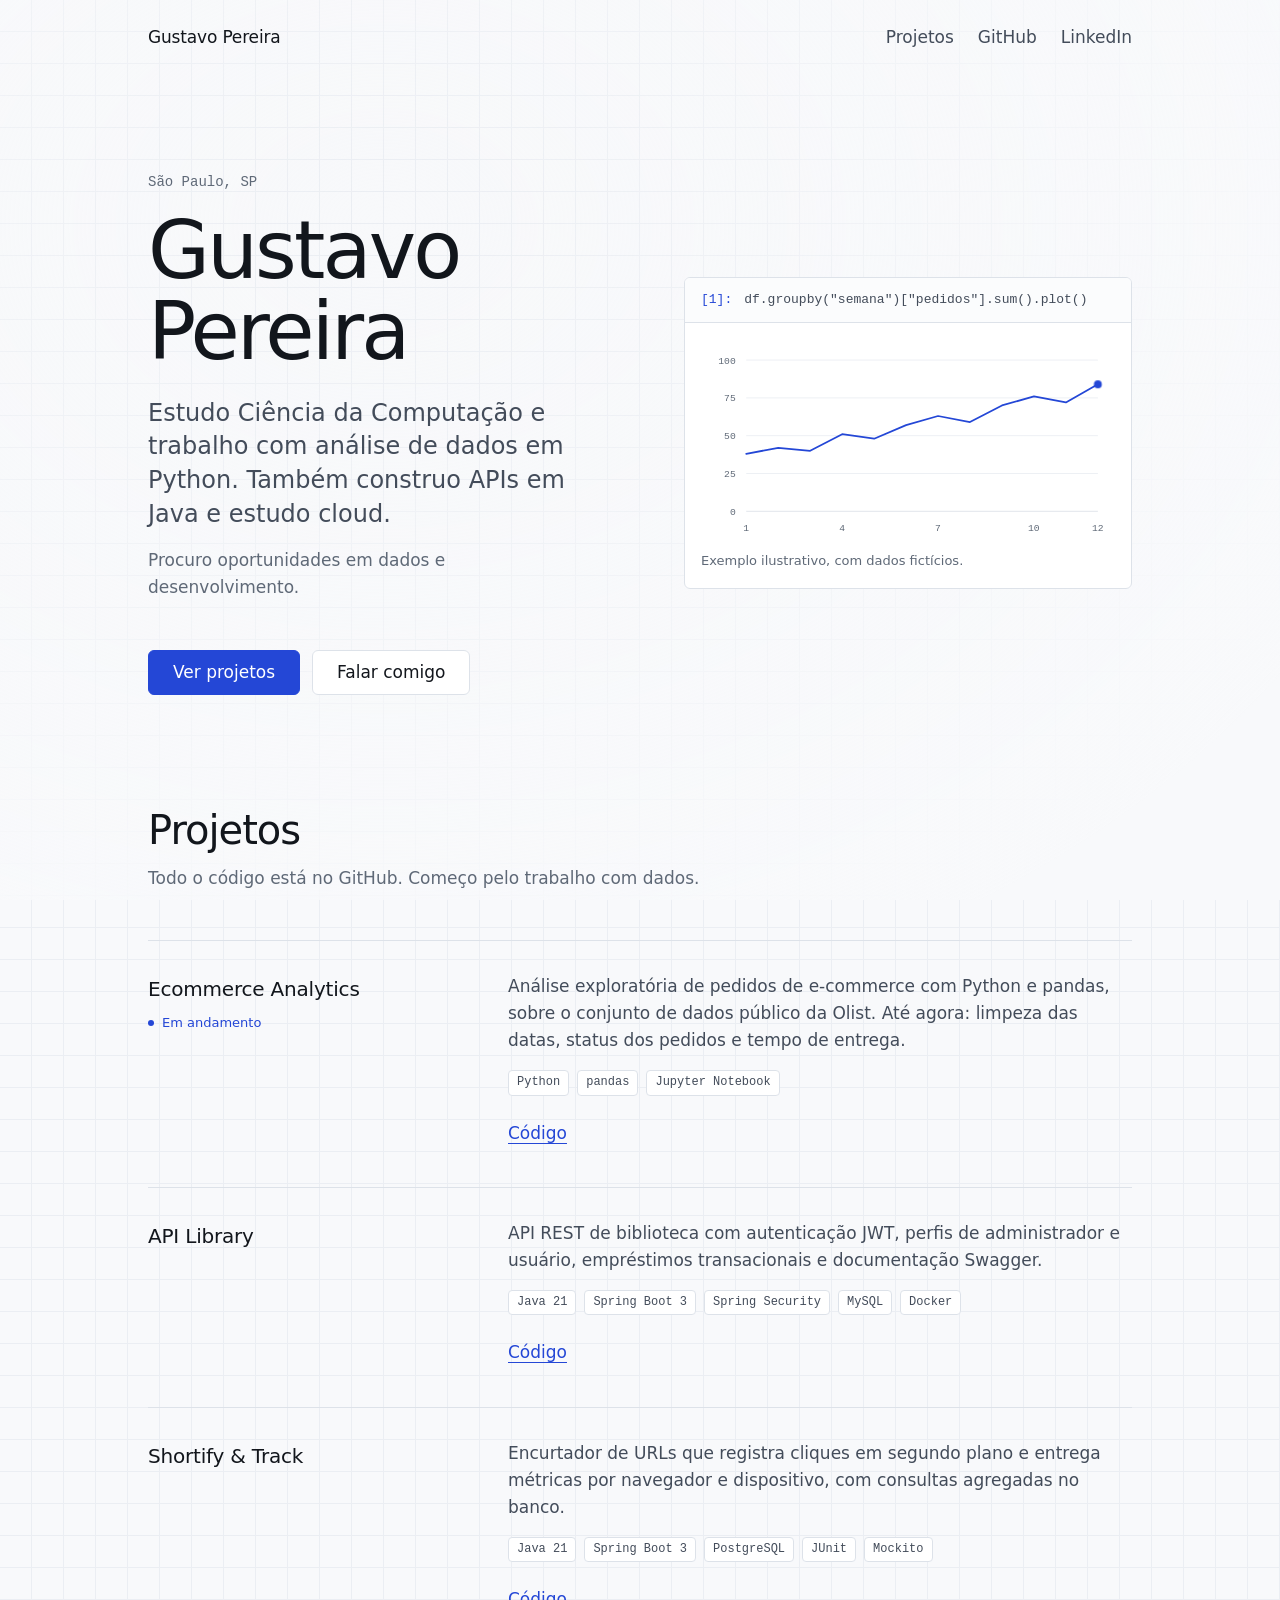
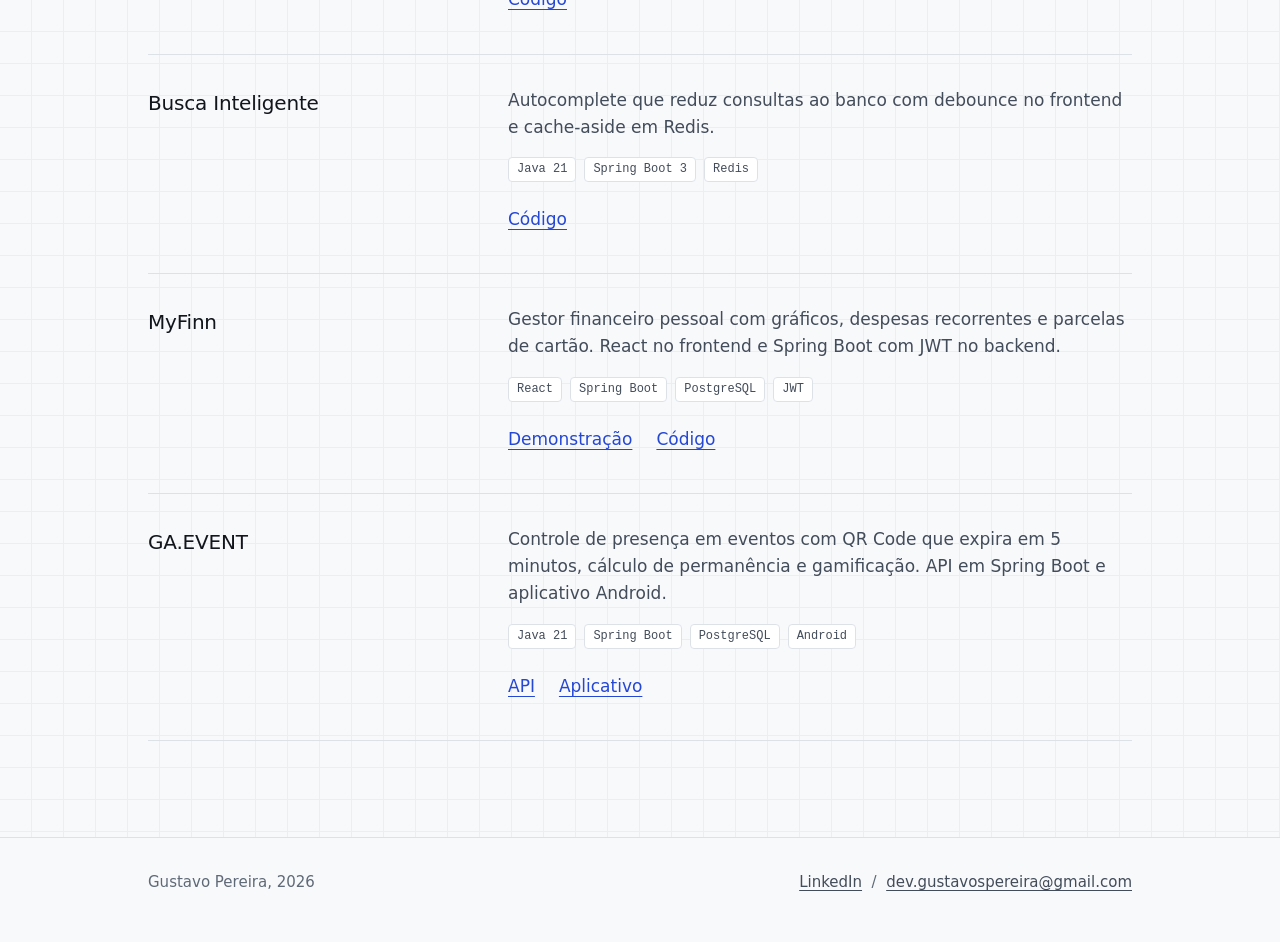
==== index.html @ ad6b2e94 "Página inicial e seção Projetos Co-Authored-By: Claude Sonnet 5.5 <noreply@anthropic.com> Claude-Ses" ====
<!DOCTYPE html>
<html lang="pt-BR">
<head>
  <meta charset="utf-8">
  <meta name="viewport" content="width=device-width, initial-scale=1">
  <title>Gustavo Pereira | Análise de dados com Python</title>
  <meta name="description" content="Gustavo Pereira, estudante de Ciência da Computação em São Paulo. Análise de dados com Python, com backend em Java e cloud como segunda área.">
  <meta name="color-scheme" content="light">
  <meta name="theme-color" content="#F8F9FB">
  <meta property="og:type" content="website">
  <meta property="og:locale" content="pt_BR">
  <meta property="og:title" content="Gustavo Pereira | Análise de dados com Python">
  <meta property="og:description" content="Estudante de Ciência da Computação. Análise de dados com Python, backend em Java e cloud como segunda área.">
  <link rel="icon" href="data:image/svg+xml,%3Csvg xmlns='http://www.w3.org/2000/svg' viewBox='0 0 32 32'%3E%3Crect width='32' height='32' rx='6' fill='%232447D6'/%3E%3Cpath d='M6 22l6-7 5 4 9-11' fill='none' stroke='white' stroke-width='2.5' stroke-linecap='round' stroke-linejoin='round'/%3E%3C/svg%3E">
  <link rel="stylesheet" href="css/style.css">
</head>
<body>
  <a class="skip" href="#conteudo">Ir para o conteúdo</a>

  <header class="top">
    <div class="wrap top__inner">
      <a class="brand" href="#inicio" aria-label="Gustavo Pereira, início">Gustavo Pereira</a>
      <nav aria-label="Principal">
        <ul class="nav">
          <!-- Próximas seções a entrar aqui: Stack, Estudos, Contato -->
          <li><a href="#projetos">Projetos</a></li>
          <li><a href="https://github.com/Pereira-gu" target="_blank" rel="noopener noreferrer">GitHub</a></li>
          <li><a href="https://www.linkedin.com/in/guspereira-dev/" target="_blank" rel="noopener noreferrer">LinkedIn</a></li>
        </ul>
      </nav>
    </div>
  </header>

  <main id="conteudo">
    <section class="hero wrap" id="inicio" aria-labelledby="titulo">
      <div class="hero__text">
        <p class="place">São Paulo, SP</p>
        <h1 id="titulo">Gustavo Pereira</h1>
        <p class="lead">Estudo Ciência da Computação e trabalho com análise de dados em Python. Também construo APIs em Java e estudo cloud.</p>
        <p class="goal">Procuro oportunidades em dados e desenvolvimento.</p>

        <div class="actions">
          <a class="btn btn--primary" href="#projetos">Ver projetos</a>
          <a class="btn" href="mailto:dev.gustavospereira@gmail.com">Falar comigo</a>
        </div>
      </div>

      <figure class="cell">
        <div class="cell__code">
          <span class="cell__prompt" aria-hidden="true">[1]:</span>
          <code>df.groupby("semana")["pedidos"].sum().plot()</code>
        </div>
        <svg class="chart" viewBox="0 0 480 232" role="img" aria-labelledby="chart-t chart-d">
          <title id="chart-t">Gráfico de linha ilustrativo</title>
          <desc id="chart-d">Pedidos por semana ao longo de 12 semanas, com tendência de alta e uma queda leve nas semanas 3, 5, 8 e 11. Os valores são fictícios.</desc>

          <g class="chart__grid" aria-hidden="true">
            <line x1="56" y1="24"  x2="456" y2="24"/>
            <line x1="56" y1="67"  x2="456" y2="67"/>
            <line x1="56" y1="110" x2="456" y2="110"/>
            <line x1="56" y1="153" x2="456" y2="153"/>
          </g>
          <line class="chart__axis" x1="56" y1="196" x2="456" y2="196" aria-hidden="true"/>

          <g class="chart__labels" aria-hidden="true">
            <text x="44" y="28"  text-anchor="end">100</text>
            <text x="44" y="71"  text-anchor="end">75</text>
            <text x="44" y="114" text-anchor="end">50</text>
            <text x="44" y="157" text-anchor="end">25</text>
            <text x="44" y="200" text-anchor="end">0</text>
            <text x="56"  y="218" text-anchor="middle">1</text>
            <text x="165" y="218" text-anchor="middle">4</text>
            <text x="274" y="218" text-anchor="middle">7</text>
            <text x="383" y="218" text-anchor="middle">10</text>
            <text x="456" y="218" text-anchor="middle">12</text>
          </g>

          <path class="chart__line" pathLength="1" d="M56.0 130.6 L92.4 123.8 L128.7 127.2 L165.1 108.3 L201.5 113.4 L237.8 98.0 L274.2 87.6 L310.5 94.5 L346.9 75.6 L383.3 65.3 L419.6 72.2 L456.0 51.5"/>
          <circle class="chart__dot" cx="456" cy="51.5" r="4.5"/>
        </svg>
        <figcaption class="cell__note">Exemplo ilustrativo, com dados fictícios.</figcaption>
      </figure>
    </section>

    <section class="section wrap" id="projetos" aria-labelledby="projetos-titulo">
      <h2 id="projetos-titulo">Projetos</h2>
      <p class="section__intro">Todo o código está no GitHub. Começo pelo trabalho com dados.</p>

      <ol class="projects">
        <li class="project">
          <div class="project__head">
            <h3>Ecommerce Analytics</h3>
            <p class="status">Em andamento</p>
          </div>
          <div class="project__body">
            <p>Análise exploratória de pedidos de e-commerce com Python e pandas, sobre o conjunto de dados público da Olist. Até agora: limpeza das datas, status dos pedidos e tempo de entrega.</p>
            <ul class="tags" aria-label="Tecnologias">
              <li>Python</li><li>pandas</li><li>Jupyter Notebook</li>
            </ul>
            <p class="plinks"><a href="https://github.com/Pereira-gu/ecommerce-analytics" target="_blank" rel="noopener noreferrer">Código<span class="sr"> do Ecommerce Analytics</span></a></p>
          </div>
        </li>

        <li class="project">
          <div class="project__head"><h3>API Library</h3></div>
          <div class="project__body">
            <p>API REST de biblioteca com autenticação JWT, perfis de administrador e usuário, empréstimos transacionais e documentação Swagger.</p>
            <ul class="tags" aria-label="Tecnologias">
              <li>Java 21</li><li>Spring Boot 3</li><li>Spring Security</li><li>MySQL</li><li>Docker</li>
            </ul>
            <p class="plinks"><a href="https://github.com/Pereira-gu/api-library" target="_blank" rel="noopener noreferrer">Código<span class="sr"> da API Library</span></a></p>
          </div>
        </li>

        <li class="project">
          <div class="project__head"><h3>Shortify &amp; Track</h3></div>
          <div class="project__body">
            <p>Encurtador de URLs que registra cliques em segundo plano e entrega métricas por navegador e dispositivo, com consultas agregadas no banco.</p>
            <ul class="tags" aria-label="Tecnologias">
              <li>Java 21</li><li>Spring Boot 3</li><li>PostgreSQL</li><li>JUnit</li><li>Mockito</li>
            </ul>
            <p class="plinks"><a href="https://github.com/Pereira-gu/URL_Shorter" target="_blank" rel="noopener noreferrer">Código<span class="sr"> do Shortify &amp; Track</span></a></p>
          </div>
        </li>

        <li class="project">
          <div class="project__head"><h3>Busca Inteligente</h3></div>
          <div class="project__body">
            <p>Autocomplete que reduz consultas ao banco com debounce no frontend e cache-aside em Redis.</p>
            <ul class="tags" aria-label="Tecnologias">
              <li>Java 21</li><li>Spring Boot 3</li><li>Redis</li>
            </ul>
            <p class="plinks"><a href="https://github.com/Pereira-gu/busca-inteligente" target="_blank" rel="noopener noreferrer">Código<span class="sr"> da Busca Inteligente</span></a></p>
          </div>
        </li>

        <li class="project">
          <div class="project__head"><h3>MyFinn</h3></div>
          <div class="project__body">
            <p>Gestor financeiro pessoal com gráficos, despesas recorrentes e parcelas de cartão. React no frontend e Spring Boot com JWT no backend.</p>
            <ul class="tags" aria-label="Tecnologias">
              <li>React</li><li>Spring Boot</li><li>PostgreSQL</li><li>JWT</li>
            </ul>
            <p class="plinks">
              <a href="https://my-finn.vercel.app" target="_blank" rel="noopener noreferrer">Demonstração<span class="sr"> do MyFinn</span></a>
              <a href="https://github.com/Pereira-gu/MyFinn" target="_blank" rel="noopener noreferrer">Código<span class="sr"> do MyFinn</span></a>
            </p>
          </div>
        </li>

        <li class="project">
          <div class="project__head"><h3>GA.EVENT</h3></div>
          <div class="project__body">
            <p>Controle de presença em eventos com QR Code que expira em 5 minutos, cálculo de permanência e gamificação. API em Spring Boot e aplicativo Android.</p>
            <ul class="tags" aria-label="Tecnologias">
              <li>Java 21</li><li>Spring Boot</li><li>PostgreSQL</li><li>Android</li>
            </ul>
            <p class="plinks">
              <a href="https://github.com/Pereira-gu/ga-evento-api" target="_blank" rel="noopener noreferrer">API<span class="sr"> do GA.EVENT</span></a>
              <a href="https://github.com/Pereira-gu/GA-evento-app" target="_blank" rel="noopener noreferrer">Aplicativo<span class="sr"> do GA.EVENT</span></a>
            </p>
          </div>
        </li>
      </ol>
    </section>
  </main>

  <footer class="foot">
    <div class="wrap foot__inner">
      <p>Gustavo Pereira, 2026</p>
      <p><a href="https://www.linkedin.com/in/guspereira-dev/" target="_blank" rel="noopener noreferrer">LinkedIn</a>
         &nbsp;/&nbsp;
         <a href="mailto:dev.gustavospereira@gmail.com">dev.gustavospereira@gmail.com</a></p>
    </div>
  </footer>
</body>
</html>
---- css/style.css ----
/* ==========================================================================
   Portfólio, Gustavo Pereira
   Direção: "caderno de dados". Tema claro, fino, com grade sutil no fundo.
   Por que variáveis (tokens)? Trocar uma cor ou um espaçamento em um só lugar
   muda o site inteiro, e as próximas seções reaproveitam o mesmo vocabulário.
   ========================================================================== */

:root {
  /* Cores. Contraste conferido: texto >= 4.5:1 sobre --paper (WCAG AA). */
  --paper:   #F8F9FB;
  --surface: #FFFFFF;
  --ink:     #12161C;
  --ink-2:   #434C5A;
  --ink-3:   #5F6977;
  --line:    #DDE2E9;
  --grid:    #EBEEF3;
  --accent:  #2447D6;
  --accent-ink: #FFFFFF;

  /* Tipografia: fontes do sistema, sem download, abrem rápido.
     Segoe UI Variable (Windows) tem pesos finos, bom para o visual slim. */
  --font-sans: "Segoe UI Variable Display", "Segoe UI Variable", "Segoe UI",
               system-ui, -apple-system, "Helvetica Neue", Arial, sans-serif;
  --font-mono: "Cascadia Code", "Cascadia Mono", ui-monospace, "SF Mono",
               Consolas, "Liberation Mono", monospace;

  /* Escala de espaçamento em múltiplos de 4px */
  --s1: 4px;  --s2: 8px;   --s3: 12px; --s4: 16px;
  --s5: 24px; --s6: 32px;  --s7: 48px; --s8: 64px; --s9: 96px;

  --radius: 6px;
  --maxw: 1080px;
}

*, *::before, *::after { box-sizing: border-box; }

html {
  color-scheme: light;
  -webkit-text-size-adjust: 100%;
  scroll-behavior: smooth;
}

body {
  margin: 0;
  min-height: 100vh;
  display: flex;
  flex-direction: column;
  font-family: var(--font-sans);
  font-size: 1.0625rem;
  line-height: 1.6;
  color: var(--ink);
  background-color: var(--paper);
  /* Grade de caderno: duas linhas de 1px a cada 32px */
  background-image:
    linear-gradient(to right, var(--grid) 1px, transparent 1px),
    linear-gradient(to bottom, var(--grid) 1px, transparent 1px);
  background-size: 32px 32px;
  background-position: -1px -1px;
}

/* A grade some perto das bordas, para não competir com o conteúdo */
body::before {
  content: "";
  position: fixed;
  inset: 0;
  pointer-events: none;
  background: radial-gradient(ellipse at 30% 25%, transparent 0%, var(--paper) 85%);
  z-index: 0;
}

main, .top, .foot { position: relative; z-index: 1; }
main { flex: 1; }

.wrap {
  width: 100%;
  max-width: var(--maxw);
  margin-inline: auto;
  padding-inline: var(--s5);
}

a { color: inherit; }

:focus-visible {
  outline: 2px solid var(--accent);
  outline-offset: 3px;
  border-radius: 2px;
}

.skip {
  position: absolute;
  left: var(--s4);
  top: -48px;
  z-index: 10;
  padding: var(--s2) var(--s4);
  background: var(--ink);
  color: var(--paper);
  border-radius: var(--radius);
  text-decoration: none;
}
.skip:focus { top: var(--s4); }

/* ---------- Cabeçalho ---------- */
.top { padding-block: var(--s5); }
.top__inner {
  display: flex;
  align-items: center;
  justify-content: space-between;
  gap: var(--s5);
}
.brand {
  font-weight: 500;
  letter-spacing: -0.01em;
  text-decoration: none;
}
.nav {
  display: flex;
  gap: var(--s5);
  margin: 0;
  padding: 0;
  list-style: none;
}
.nav a {
  color: var(--ink-2);
  text-decoration: none;
  padding-block: var(--s2);
  background: linear-gradient(var(--accent), var(--accent)) 0 100% / 0 1px no-repeat;
  transition: background-size .2s ease, color .2s ease;
}
.nav a:hover { color: var(--ink); background-size: 100% 1px; }

/* ---------- Hero ---------- */
.hero {
  display: grid;
  gap: var(--s8);
  padding-block: var(--s8) var(--s9);
  align-items: center;
}

.place {
  margin: 0 0 var(--s4);
  font-family: var(--font-mono);
  font-size: .875rem;
  color: var(--ink-3);
}

h1 {
  margin: 0 0 var(--s5);
  font-size: clamp(2.75rem, 8vw, 5rem);
  font-weight: 300;
  line-height: 1.02;
  letter-spacing: -0.035em;
}

.lead {
  margin: 0 0 var(--s4);
  max-width: 34ch;
  font-size: clamp(1.25rem, 2.6vw, 1.5rem);
  font-weight: 300;
  line-height: 1.4;
  color: var(--ink-2);
}
.goal {
  margin: 0 0 var(--s7);
  color: var(--ink-3);
}

.actions { display: flex; flex-wrap: wrap; gap: var(--s3); }

.btn {
  display: inline-flex;
  align-items: center;
  min-height: 44px;               /* alvo de toque confortável */
  padding: var(--s2) var(--s5);
  border: 1px solid var(--line);
  border-radius: var(--radius);
  background: var(--surface);
  color: var(--ink);
  font-weight: 500;
  text-decoration: none;
  transition: border-color .15s ease, background-color .15s ease, transform .15s ease;
}
.btn:hover { border-color: var(--ink-3); }
.btn:active { transform: translateY(1px); }
.btn--primary {
  background: var(--accent);
  border-color: var(--accent);
  color: var(--accent-ink);
}
.btn--primary:hover { background: #1B38B0; border-color: #1B38B0; }

/* ---------- "Célula" de notebook com o gráfico ---------- */
.cell {
  margin: 0;
  background: var(--surface);
  border: 1px solid var(--line);
  border-radius: var(--radius);
  overflow: hidden;
}
.cell__code {
  display: flex;
  gap: var(--s3);
  align-items: baseline;
  padding: var(--s3) var(--s4);
  border-bottom: 1px solid var(--line);
  background: #FBFCFD;
  font-family: var(--font-mono);
  font-size: .8125rem;
  color: var(--ink-2);
  overflow-x: auto;
  white-space: nowrap;
}
.cell__prompt { color: var(--accent); }
.cell__code code { font: inherit; }

.chart { display: block; width: 100%; height: auto; padding: var(--s4) var(--s3) 0; }
.chart__grid line { stroke: var(--grid); stroke-width: 1; }
.chart__axis { stroke: var(--line); stroke-width: 1; }
.chart__labels text {
  fill: var(--ink-3);
  font-family: var(--font-mono);
  font-size: 11px;
}
.chart__line {
  fill: none;
  stroke: var(--accent);
  stroke-width: 2;
  stroke-linecap: round;
  stroke-linejoin: round;
}
.chart__dot { fill: var(--accent); }

.cell__note {
  padding: var(--s2) var(--s4) var(--s4);
  font-size: .8125rem;
  color: var(--ink-3);
}

/* Único movimento da página: a linha se desenha uma vez ao carregar.
   Com "reduzir movimento" ativado no sistema, o gráfico já aparece pronto. */
@media (prefers-reduced-motion: no-preference) {
  .chart__line {
    stroke-dasharray: 1;
    stroke-dashoffset: 1;
    animation: draw 1.6s cubic-bezier(.3, .6, .2, 1) .25s forwards;
  }
  .chart__dot { opacity: 0; animation: pop .3s ease 1.75s forwards; }
}
@keyframes draw { to { stroke-dashoffset: 0; } }
@keyframes pop  { to { opacity: 1; } }

@media (prefers-reduced-motion: reduce) {
  html { scroll-behavior: auto; }
}

/* ---------- Seções e projetos ---------- */
.section { padding-block: var(--s8) var(--s9); scroll-margin-top: var(--s5); }
.section h2 {
  margin: 0 0 var(--s3);
  font-size: clamp(1.75rem, 4vw, 2.5rem);
  font-weight: 300;
  letter-spacing: -0.025em;
  line-height: 1.15;
}
.section__intro { margin: 0 0 var(--s7); color: var(--ink-3); max-width: 52ch; }

.projects { margin: 0; padding: 0; list-style: none; border-bottom: 1px solid var(--line); }
.project {
  display: grid;
  gap: var(--s3);
  padding-block: var(--s6);
  border-top: 1px solid var(--line);
}
.project__head { display: flex; flex-wrap: wrap; align-items: baseline; gap: var(--s2) var(--s4); }
.project h3 { margin: 0; font-size: 1.25rem; font-weight: 500; letter-spacing: -0.01em; }
.project__body p { margin: 0 0 var(--s4); max-width: 62ch; color: var(--ink-2); }

/* "Em andamento" é informação, não enfeite: o projeto ainda está crescendo */
.status {
  margin: 0;
  display: inline-flex;
  align-items: center;
  gap: var(--s2);
  font-size: .8125rem;
  color: var(--accent);
}
.status::before {
  content: "";
  width: 6px; height: 6px;
  border-radius: 50%;
  background: var(--accent);
}

.tags { display: flex; flex-wrap: wrap; gap: var(--s2); margin: 0 0 var(--s4); padding: 0; list-style: none; }
.tags li {
  padding: 2px var(--s2);
  border: 1px solid var(--line);
  border-radius: 4px;
  background: var(--surface);
  font-family: var(--font-mono);
  font-size: .75rem;
  color: var(--ink-2);
}

.project__body .plinks { display: flex; flex-wrap: wrap; gap: var(--s5); margin: 0; }
.plinks a {
  color: var(--accent);
  text-underline-offset: 4px;
  text-decoration-thickness: 1px;
  padding-block: var(--s2);       /* alvo de toque maior */
}
.plinks a:hover { text-decoration-thickness: 2px; }

/* Texto só para leitores de tela: diferencia vários links "Código" */
.sr {
  position: absolute;
  width: 1px; height: 1px;
  margin: -1px; padding: 0;
  overflow: hidden;
  clip: rect(0 0 0 0);
  white-space: nowrap;
  border: 0;
}

/* ---------- Rodapé ---------- */
.foot { padding-block: var(--s6) var(--s7); border-top: 1px solid var(--line); background: var(--paper); }
.foot__inner {
  display: flex;
  flex-wrap: wrap;
  justify-content: space-between;
  gap: var(--s3) var(--s5);
  font-size: .9375rem;
  color: var(--ink-3);
}
.foot p { margin: 0; }
.foot a { color: var(--ink-2); text-underline-offset: 3px; }
.foot a:hover { color: var(--accent); }

/* ---------- Telas maiores (mobile-first: o padrão acima é o celular) ---------- */
@media (min-width: 880px) {
  .wrap { padding-inline: var(--s7); }
  .hero {
    grid-template-columns: minmax(0, 1fr) minmax(0, 28rem);
    gap: var(--s9);
    padding-block: var(--s9) var(--s7);
  }
  .project {
    grid-template-columns: minmax(0, 1fr) minmax(0, 2fr);
    gap: var(--s7);
  }
  .project__head { display: block; }
  .project__head .status { margin-top: var(--s2); }
}

@media (max-width: 420px) {
  .nav { gap: var(--s4); }
  .actions .btn { flex: 1 1 100%; justify-content: center; }
}
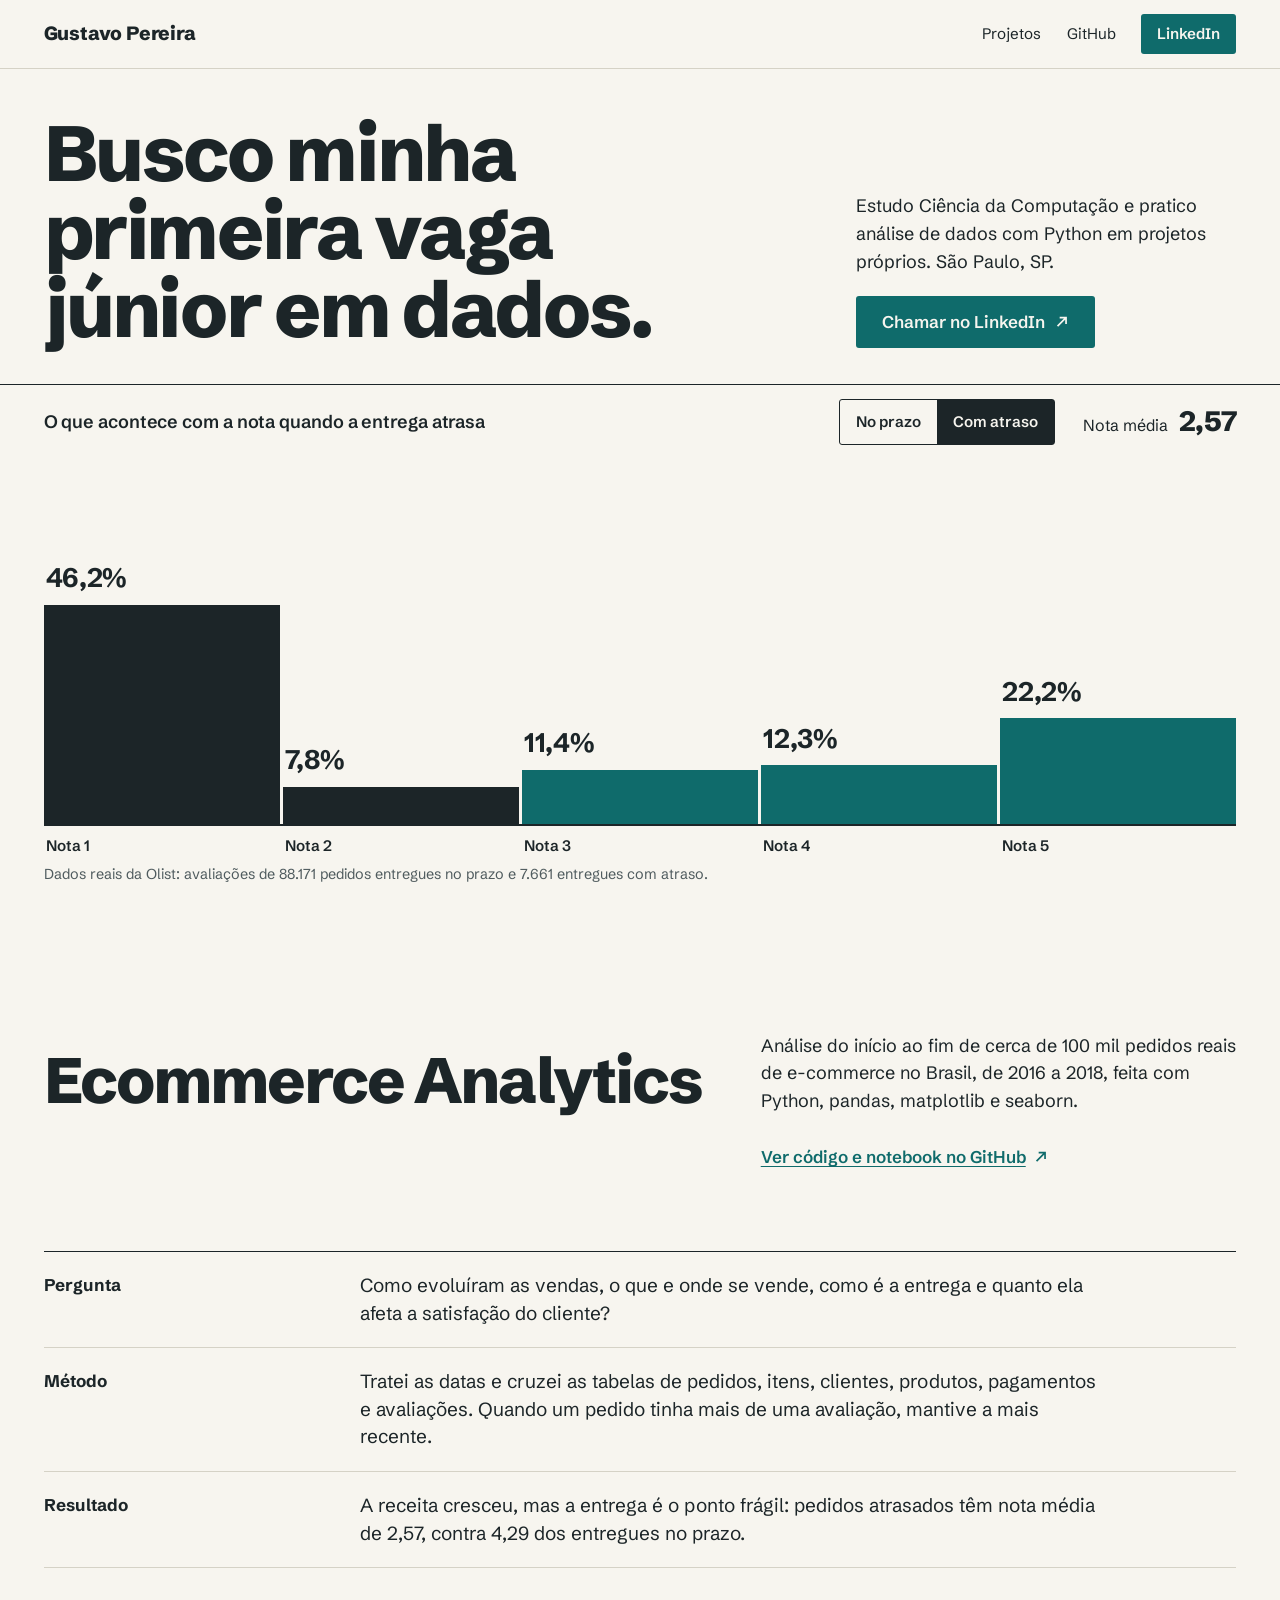
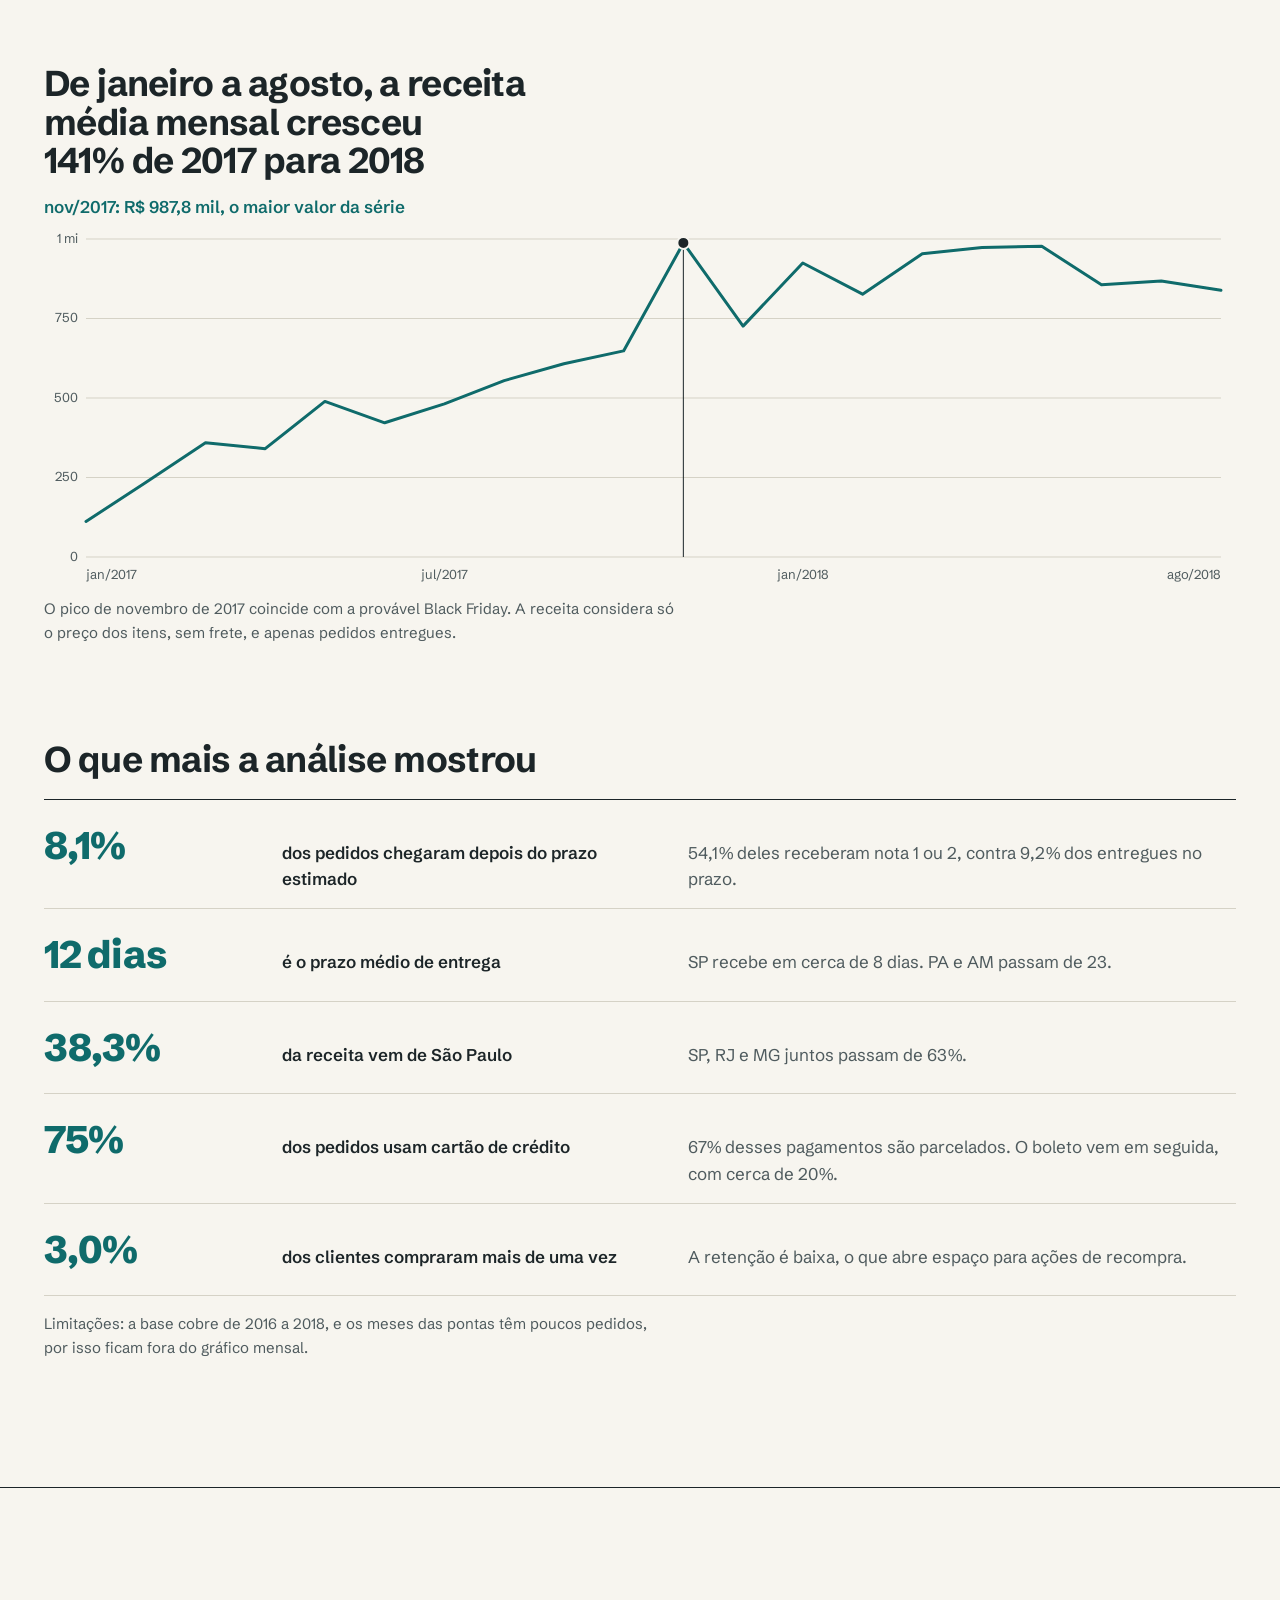
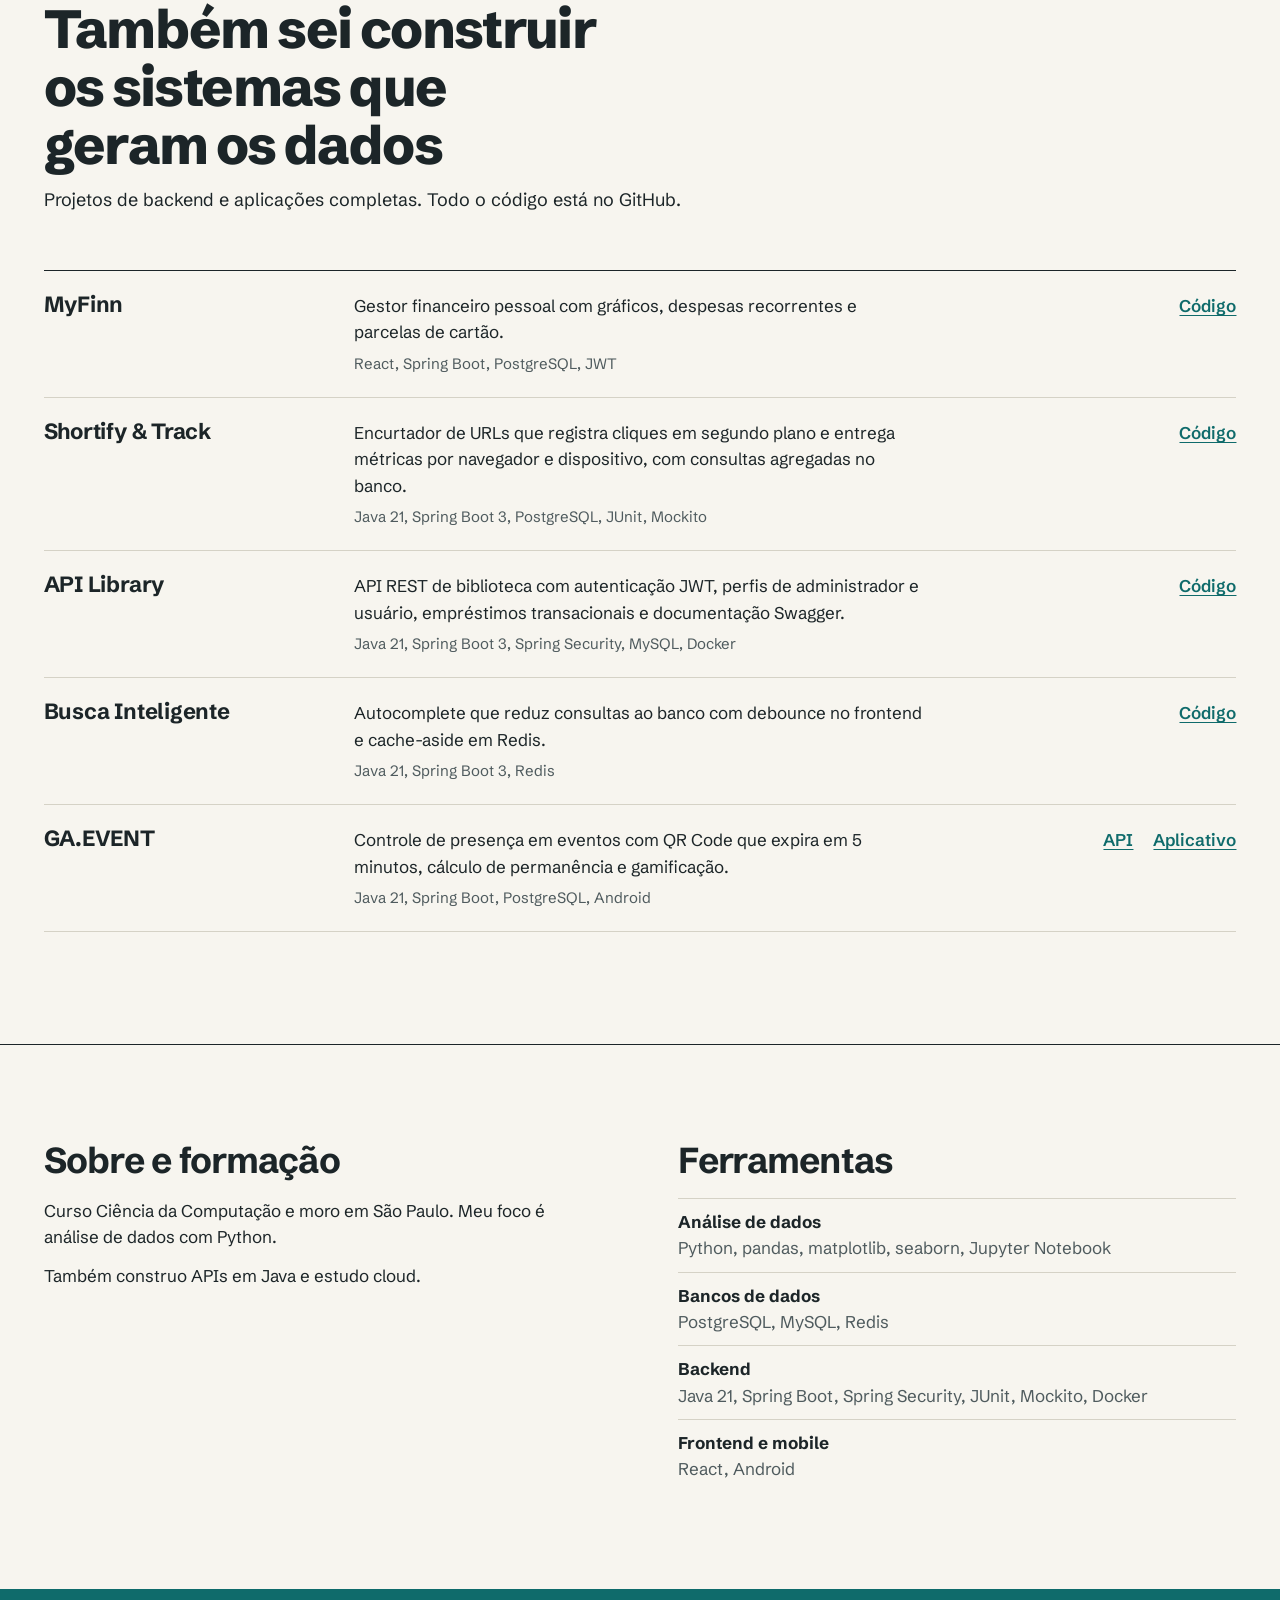
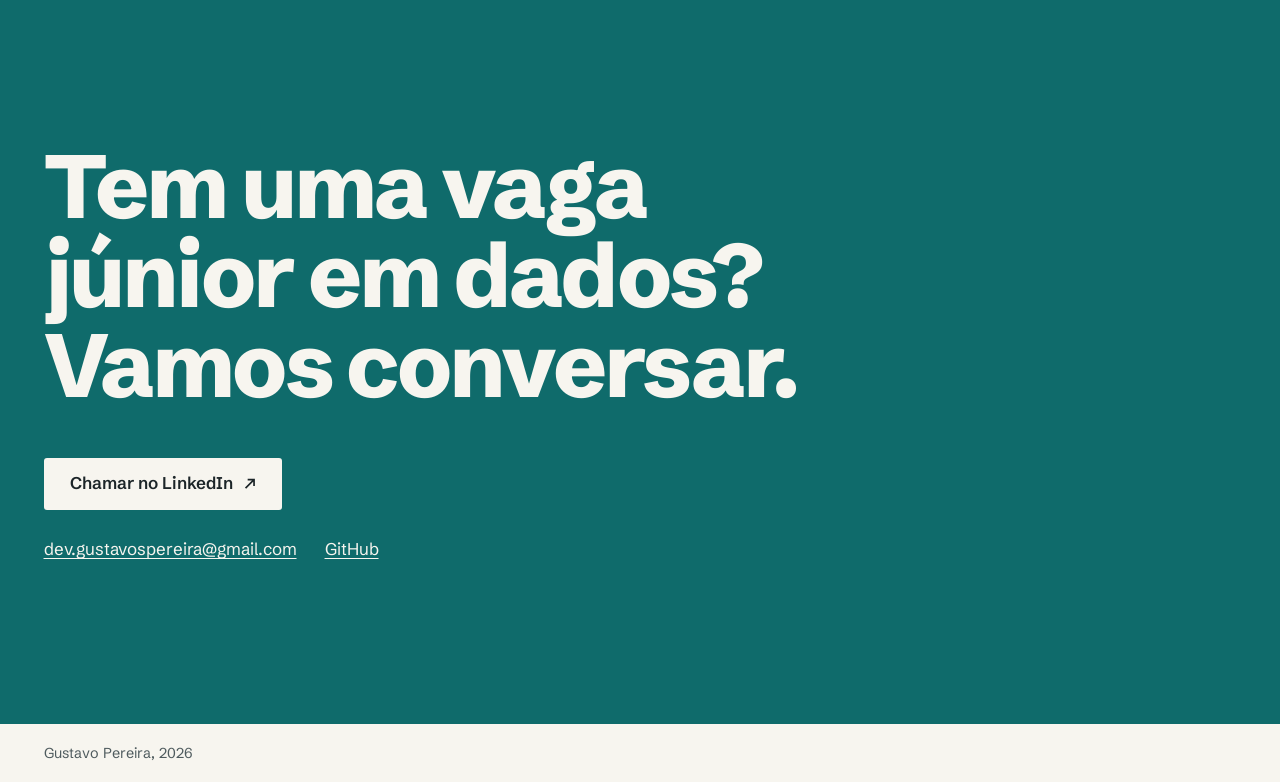
==== commit f3cfab8c: "Publica a nova versão do portfólio, focada em análise de dados Co-Authored-By: Claude Opus 5.5 <nore" ====
--- a/index.html
+++ b/index.html
@@ -1,177 +1,192 @@
-<!DOCTYPE html>
+<!doctype html>
 <html lang="pt-BR">
 <head>
   <meta charset="utf-8">
   <meta name="viewport" content="width=device-width, initial-scale=1">
   <title>Gustavo Pereira | Análise de dados com Python</title>
-  <meta name="description" content="Gustavo Pereira, estudante de Ciência da Computação em São Paulo. Análise de dados com Python, com backend em Java e cloud como segunda área.">
-  <meta name="color-scheme" content="light">
-  <meta name="theme-color" content="#F8F9FB">
+  <meta name="description" content="Estudo Ciência da Computação e pratico análise de dados com Python em projetos próprios. Busco minha primeira vaga júnior em dados.">
+  <meta name="theme-color" content="#F7F5EF">
+  <meta property="og:title" content="Gustavo Pereira | Análise de dados com Python">
+  <meta property="og:description" content="Busco minha primeira vaga júnior em dados. Veja a análise completa de cerca de 100 mil pedidos reais de e-commerce.">
   <meta property="og:type" content="website">
-  <meta property="og:locale" content="pt_BR">
-  <meta property="og:title" content="Gustavo Pereira | Análise de dados com Python">
-  <meta property="og:description" content="Estudante de Ciência da Computação. Análise de dados com Python, backend em Java e cloud como segunda área.">
-  <link rel="icon" href="data:image/svg+xml,%3Csvg xmlns='http://www.w3.org/2000/svg' viewBox='0 0 32 32'%3E%3Crect width='32' height='32' rx='6' fill='%232447D6'/%3E%3Cpath d='M6 22l6-7 5 4 9-11' fill='none' stroke='white' stroke-width='2.5' stroke-linecap='round' stroke-linejoin='round'/%3E%3C/svg%3E">
-  <link rel="stylesheet" href="css/style.css">
+  <link rel="preconnect" href="https://fonts.googleapis.com">
+  <link rel="preconnect" href="https://fonts.gstatic.com" crossorigin>
+  <link rel="stylesheet" href="https://fonts.googleapis.com/css2?family=Schibsted+Grotesk:wght@400;500;600;700;800&display=swap">
+  <link rel="stylesheet" href="styles.css">
+  <script>document.documentElement.classList.add('js')</script>
 </head>
 <body>
   <a class="skip" href="#conteudo">Ir para o conteúdo</a>
 
   <header class="top">
-    <div class="wrap top__inner">
-      <a class="brand" href="#inicio" aria-label="Gustavo Pereira, início">Gustavo Pereira</a>
-      <nav aria-label="Principal">
-        <ul class="nav">
-          <!-- Próximas seções a entrar aqui: Stack, Estudos, Contato -->
-          <li><a href="#projetos">Projetos</a></li>
-          <li><a href="https://github.com/Pereira-gu" target="_blank" rel="noopener noreferrer">GitHub</a></li>
-          <li><a href="https://www.linkedin.com/in/guspereira-dev/" target="_blank" rel="noopener noreferrer">LinkedIn</a></li>
-        </ul>
-      </nav>
-    </div>
+    <a class="brand" href="#inicio">Gustavo Pereira</a>
+    <nav aria-label="Principal">
+      <a class="nav-link" href="#projetos">Projetos</a>
+      <a class="nav-link" href="https://github.com/Pereira-gu">GitHub</a>
+      <a class="btn btn-small" href="https://www.linkedin.com/in/guspereira-dev/">LinkedIn</a>
+    </nav>
   </header>
 
   <main id="conteudo">
-    <section class="hero wrap" id="inicio" aria-labelledby="titulo">
-      <div class="hero__text">
-        <p class="place">São Paulo, SP</p>
-        <h1 id="titulo">Gustavo Pereira</h1>
-        <p class="lead">Estudo Ciência da Computação e trabalho com análise de dados em Python. Também construo APIs em Java e estudo cloud.</p>
-        <p class="goal">Procuro oportunidades em dados e desenvolvimento.</p>
-
-        <div class="actions">
-          <a class="btn btn--primary" href="#projetos">Ver projetos</a>
-          <a class="btn" href="mailto:dev.gustavospereira@gmail.com">Falar comigo</a>
+    <section class="hero" id="inicio">
+      <div class="hero-text">
+        <h1>Busco minha primeira vaga júnior em dados.</h1>
+        <div class="hero-side">
+          <p>Estudo Ciência da Computação e pratico análise de dados com Python em projetos próprios. São Paulo, SP.</p>
+          <a class="btn" href="https://www.linkedin.com/in/guspereira-dev/">Chamar no LinkedIn
+            <svg class="arrow" viewBox="0 0 16 16" aria-hidden="true"><path d="M3 13 13 3M5.5 3H13v7.5"/></svg>
+          </a>
         </div>
       </div>
 
-      <figure class="cell">
-        <div class="cell__code">
-          <span class="cell__prompt" aria-hidden="true">[1]:</span>
-          <code>df.groupby("semana")["pedidos"].sum().plot()</code>
+      <figure class="score" aria-labelledby="score-title">
+        <div class="score-head">
+          <h2 id="score-title">O que acontece com a nota quando a entrega atrasa</h2>
+          <div class="toggle" role="group" aria-label="Escolher grupo de pedidos">
+            <button type="button" data-group="prazo" aria-pressed="true">No prazo</button>
+            <button type="button" data-group="atraso" aria-pressed="false">Com atraso</button>
+          </div>
+          <p class="mean">Nota média <strong id="mean-value" aria-live="polite">4,29</strong></p>
         </div>
-        <svg class="chart" viewBox="0 0 480 232" role="img" aria-labelledby="chart-t chart-d">
-          <title id="chart-t">Gráfico de linha ilustrativo</title>
-          <desc id="chart-d">Pedidos por semana ao longo de 12 semanas, com tendência de alta e uma queda leve nas semanas 3, 5, 8 e 11. Os valores são fictícios.</desc>
 
-          <g class="chart__grid" aria-hidden="true">
-            <line x1="56" y1="24"  x2="456" y2="24"/>
-            <line x1="56" y1="67"  x2="456" y2="67"/>
-            <line x1="56" y1="110" x2="456" y2="110"/>
-            <line x1="56" y1="153" x2="456" y2="153"/>
-          </g>
-          <line class="chart__axis" x1="56" y1="196" x2="456" y2="196" aria-hidden="true"/>
-
-          <g class="chart__labels" aria-hidden="true">
-            <text x="44" y="28"  text-anchor="end">100</text>
-            <text x="44" y="71"  text-anchor="end">75</text>
-            <text x="44" y="114" text-anchor="end">50</text>
-            <text x="44" y="157" text-anchor="end">25</text>
-            <text x="44" y="200" text-anchor="end">0</text>
-            <text x="56"  y="218" text-anchor="middle">1</text>
-            <text x="165" y="218" text-anchor="middle">4</text>
-            <text x="274" y="218" text-anchor="middle">7</text>
-            <text x="383" y="218" text-anchor="middle">10</text>
-            <text x="456" y="218" text-anchor="middle">12</text>
-          </g>
-
-          <path class="chart__line" pathLength="1" d="M56.0 130.6 L92.4 123.8 L128.7 127.2 L165.1 108.3 L201.5 113.4 L237.8 98.0 L274.2 87.6 L310.5 94.5 L346.9 75.6 L383.3 65.3 L419.6 72.2 L456.0 51.5"/>
-          <circle class="chart__dot" cx="456" cy="51.5" r="4.5"/>
-        </svg>
-        <figcaption class="cell__note">Exemplo ilustrativo, com dados fictícios.</figcaption>
+        <div class="bars" id="bars" role="img" aria-label="Distribuição das notas de pedidos entregues no prazo: nota 1, 6,6%; nota 2, 2,6%; nota 3, 8,0%; nota 4, 20,4%; nota 5, 62,4%.">
+          <div class="col low"><span class="val">6,6%</span><i class="fill" style="--v:6.6"></i></div>
+          <div class="col low"><span class="val">2,6%</span><i class="fill" style="--v:2.6"></i></div>
+          <div class="col"><span class="val">8,0%</span><i class="fill" style="--v:8"></i></div>
+          <div class="col"><span class="val">20,4%</span><i class="fill" style="--v:20.4"></i></div>
+          <div class="col"><span class="val">62,4%</span><i class="fill" style="--v:62.4"></i></div>
+        </div>
+        <div class="axis" aria-hidden="true">
+          <span>Nota 1</span><span>Nota 2</span><span>Nota 3</span><span>Nota 4</span><span>Nota 5</span>
+        </div>
+        <figcaption>Dados reais da Olist: avaliações de 88.171 pedidos entregues no prazo e 7.661 entregues com atraso.</figcaption>
       </figure>
     </section>
 
-    <section class="section wrap" id="projetos" aria-labelledby="projetos-titulo">
-      <h2 id="projetos-titulo">Projetos</h2>
-      <p class="section__intro">Todo o código está no GitHub. Começo pelo trabalho com dados.</p>
+    <section class="case" aria-labelledby="case-title" id="projetos">
+      <div class="wrap">
+        <header class="case-head">
+          <h2 id="case-title">Ecommerce Analytics</h2>
+          <p>Análise do início ao fim de cerca de 100 mil pedidos reais de e-commerce no Brasil, de 2016 a 2018, feita com Python, pandas, matplotlib e seaborn.</p>
+          <a class="text-link" href="https://github.com/Pereira-gu/ecommerce-analytics">Ver código e notebook no GitHub
+            <svg class="arrow" viewBox="0 0 16 16" aria-hidden="true"><path d="M3 13 13 3M5.5 3H13v7.5"/></svg>
+          </a>
+        </header>
 
-      <ol class="projects">
-        <li class="project">
-          <div class="project__head">
-            <h3>Ecommerce Analytics</h3>
-            <p class="status">Em andamento</p>
+        <dl class="story">
+          <div>
+            <dt>Pergunta</dt>
+            <dd>Como evoluíram as vendas, o que e onde se vende, como é a entrega e quanto ela afeta a satisfação do cliente?</dd>
           </div>
-          <div class="project__body">
-            <p>Análise exploratória de pedidos de e-commerce com Python e pandas, sobre o conjunto de dados público da Olist. Até agora: limpeza das datas, status dos pedidos e tempo de entrega.</p>
-            <ul class="tags" aria-label="Tecnologias">
-              <li>Python</li><li>pandas</li><li>Jupyter Notebook</li>
-            </ul>
-            <p class="plinks"><a href="https://github.com/Pereira-gu/ecommerce-analytics" target="_blank" rel="noopener noreferrer">Código<span class="sr"> do Ecommerce Analytics</span></a></p>
+          <div>
+            <dt>Método</dt>
+            <dd>Tratei as datas e cruzei as tabelas de pedidos, itens, clientes, produtos, pagamentos e avaliações. Quando um pedido tinha mais de uma avaliação, mantive a mais recente.</dd>
           </div>
-        </li>
+          <div>
+            <dt>Resultado</dt>
+            <dd>A receita cresceu, mas a entrega é o ponto frágil: pedidos atrasados têm nota média de 2,57, contra 4,29 dos entregues no prazo.</dd>
+          </div>
+        </dl>
 
-        <li class="project">
-          <div class="project__head"><h3>API Library</h3></div>
-          <div class="project__body">
+        <figure class="line">
+          <h3>De janeiro a agosto, a receita média mensal cresceu 141% de 2017 para 2018</h3>
+          <p class="readout" id="readout" aria-live="polite"></p>
+          <div class="line-chart" id="line-chart"></div>
+          <table class="data-table">
+            <caption>Receita mensal, em milhares de reais</caption>
+            <thead><tr><th scope="col">Mês</th><th scope="col">R$ mil</th></tr></thead>
+            <tbody id="line-table"></tbody>
+          </table>
+          <figcaption>O pico de novembro de 2017 coincide com a provável Black Friday. A receita considera só o preço dos itens, sem frete, e apenas pedidos entregues.</figcaption>
+        </figure>
+
+        <h3 class="findings-title">O que mais a análise mostrou</h3>
+        <table class="findings">
+          <thead class="sr-only"><tr><th scope="col">Resultado</th><th scope="col">Indicador</th><th scope="col">Leitura</th></tr></thead>
+          <tbody>
+            <tr><td class="num">8,1%</td><th scope="row">dos pedidos chegaram depois do prazo estimado</th><td>54,1% deles receberam nota 1 ou 2, contra 9,2% dos entregues no prazo.</td></tr>
+            <tr><td class="num">12 dias</td><th scope="row">é o prazo médio de entrega</th><td>SP recebe em cerca de 8 dias. PA e AM passam de 23.</td></tr>
+            <tr><td class="num">38,3%</td><th scope="row">da receita vem de São Paulo</th><td>SP, RJ e MG juntos passam de 63%.</td></tr>
+            <tr><td class="num">75%</td><th scope="row">dos pedidos usam cartão de crédito</th><td>67% desses pagamentos são parcelados. O boleto vem em seguida, com cerca de 20%.</td></tr>
+            <tr><td class="num">3,0%</td><th scope="row">dos clientes compraram mais de uma vez</th><td>A retenção é baixa, o que abre espaço para ações de recompra.</td></tr>
+          </tbody>
+        </table>
+        <p class="note">Limitações: a base cobre de 2016 a 2018, e os meses das pontas têm poucos pedidos, por isso ficam fora do gráfico mensal.</p>
+      </div>
+    </section>
+
+    <section class="more" aria-labelledby="more-title">
+      <div class="wrap">
+        <div class="section-intro">
+          <h2 id="more-title">Também sei construir os sistemas que geram os dados</h2>
+          <p>Projetos de backend e aplicações completas. Todo o código está no GitHub.</p>
+        </div>
+        <ul class="projects">
+          <li>
+            <h3>MyFinn</h3>
+            <p>Gestor financeiro pessoal com gráficos, despesas recorrentes e parcelas de cartão.</p>
+            <p class="stack">React, Spring Boot, PostgreSQL, JWT</p>
+            <p class="links"><a href="https://github.com/Pereira-gu/MyFinn">Código</a></p>
+          </li>
+          <li>
+            <h3>Shortify &amp; Track</h3>
+            <p>Encurtador de URLs que registra cliques em segundo plano e entrega métricas por navegador e dispositivo, com consultas agregadas no banco.</p>
+            <p class="stack">Java 21, Spring Boot 3, PostgreSQL, JUnit, Mockito</p>
+            <p class="links"><a href="https://github.com/Pereira-gu/URL_Shorter">Código</a></p>
+          </li>
+          <li>
+            <h3>API Library</h3>
             <p>API REST de biblioteca com autenticação JWT, perfis de administrador e usuário, empréstimos transacionais e documentação Swagger.</p>
-            <ul class="tags" aria-label="Tecnologias">
-              <li>Java 21</li><li>Spring Boot 3</li><li>Spring Security</li><li>MySQL</li><li>Docker</li>
-            </ul>
-            <p class="plinks"><a href="https://github.com/Pereira-gu/api-library" target="_blank" rel="noopener noreferrer">Código<span class="sr"> da API Library</span></a></p>
-          </div>
-        </li>
+            <p class="stack">Java 21, Spring Boot 3, Spring Security, MySQL, Docker</p>
+            <p class="links"><a href="https://github.com/Pereira-gu/api-library">Código</a></p>
+          </li>
+          <li>
+            <h3>Busca Inteligente</h3>
+            <p>Autocomplete que reduz consultas ao banco com debounce no frontend e cache-aside em Redis.</p>
+            <p class="stack">Java 21, Spring Boot 3, Redis</p>
+            <p class="links"><a href="https://github.com/Pereira-gu/busca-inteligente">Código</a></p>
+          </li>
+          <li>
+            <h3>GA.EVENT</h3>
+            <p>Controle de presença em eventos com QR Code que expira em 5 minutos, cálculo de permanência e gamificação.</p>
+            <p class="stack">Java 21, Spring Boot, PostgreSQL, Android</p>
+            <p class="links"><a href="https://github.com/Pereira-gu/ga-evento-api">API</a><a href="https://github.com/Pereira-gu/GA-evento-app">Aplicativo</a></p>
+          </li>
+        </ul>
+      </div>
+    </section>
 
-        <li class="project">
-          <div class="project__head"><h3>Shortify &amp; Track</h3></div>
-          <div class="project__body">
-            <p>Encurtador de URLs que registra cliques em segundo plano e entrega métricas por navegador e dispositivo, com consultas agregadas no banco.</p>
-            <ul class="tags" aria-label="Tecnologias">
-              <li>Java 21</li><li>Spring Boot 3</li><li>PostgreSQL</li><li>JUnit</li><li>Mockito</li>
-            </ul>
-            <p class="plinks"><a href="https://github.com/Pereira-gu/URL_Shorter" target="_blank" rel="noopener noreferrer">Código<span class="sr"> do Shortify &amp; Track</span></a></p>
-          </div>
-        </li>
+    <section class="about" aria-label="Sobre e ferramentas">
+      <div class="wrap about-grid">
+        <div>
+          <h2>Sobre e formação</h2>
+          <p>Curso Ciência da Computação e moro em São Paulo. Meu foco é análise de dados com Python.</p>
+          <p>Também construo APIs em Java e estudo cloud.</p>
+        </div>
+        <div>
+          <h2>Ferramentas</h2>
+          <dl class="tools">
+            <div><dt>Análise de dados</dt><dd>Python, pandas, matplotlib, seaborn, Jupyter Notebook</dd></div>
+            <div><dt>Bancos de dados</dt><dd>PostgreSQL, MySQL, Redis</dd></div>
+            <div><dt>Backend</dt><dd>Java 21, Spring Boot, Spring Security, JUnit, Mockito, Docker</dd></div>
+            <div><dt>Frontend e mobile</dt><dd>React, Android</dd></div>
+          </dl>
+        </div>
+      </div>
+    </section>
 
-        <li class="project">
-          <div class="project__head"><h3>Busca Inteligente</h3></div>
-          <div class="project__body">
-            <p>Autocomplete que reduz consultas ao banco com debounce no frontend e cache-aside em Redis.</p>
-            <ul class="tags" aria-label="Tecnologias">
-              <li>Java 21</li><li>Spring Boot 3</li><li>Redis</li>
-            </ul>
-            <p class="plinks"><a href="https://github.com/Pereira-gu/busca-inteligente" target="_blank" rel="noopener noreferrer">Código<span class="sr"> da Busca Inteligente</span></a></p>
-          </div>
-        </li>
-
-        <li class="project">
-          <div class="project__head"><h3>MyFinn</h3></div>
-          <div class="project__body">
-            <p>Gestor financeiro pessoal com gráficos, despesas recorrentes e parcelas de cartão. React no frontend e Spring Boot com JWT no backend.</p>
-            <ul class="tags" aria-label="Tecnologias">
-              <li>React</li><li>Spring Boot</li><li>PostgreSQL</li><li>JWT</li>
-            </ul>
-            <p class="plinks">
-              <a href="https://my-finn.vercel.app" target="_blank" rel="noopener noreferrer">Demonstração<span class="sr"> do MyFinn</span></a>
-              <a href="https://github.com/Pereira-gu/MyFinn" target="_blank" rel="noopener noreferrer">Código<span class="sr"> do MyFinn</span></a>
-            </p>
-          </div>
-        </li>
-
-        <li class="project">
-          <div class="project__head"><h3>GA.EVENT</h3></div>
-          <div class="project__body">
-            <p>Controle de presença em eventos com QR Code que expira em 5 minutos, cálculo de permanência e gamificação. API em Spring Boot e aplicativo Android.</p>
-            <ul class="tags" aria-label="Tecnologias">
-              <li>Java 21</li><li>Spring Boot</li><li>PostgreSQL</li><li>Android</li>
-            </ul>
-            <p class="plinks">
-              <a href="https://github.com/Pereira-gu/ga-evento-api" target="_blank" rel="noopener noreferrer">API<span class="sr"> do GA.EVENT</span></a>
-              <a href="https://github.com/Pereira-gu/GA-evento-app" target="_blank" rel="noopener noreferrer">Aplicativo<span class="sr"> do GA.EVENT</span></a>
-            </p>
-          </div>
-        </li>
-      </ol>
+    <section class="contact" aria-labelledby="contact-title">
+      <div class="wrap">
+        <h2 id="contact-title">Tem uma vaga júnior em dados? Vamos conversar.</h2>
+        <a class="btn btn-invert" href="https://www.linkedin.com/in/guspereira-dev/">Chamar no LinkedIn
+          <svg class="arrow" viewBox="0 0 16 16" aria-hidden="true"><path d="M3 13 13 3M5.5 3H13v7.5"/></svg>
+        </a>
+        <p class="contact-alt"><a href="mailto:dev.gustavospereira@gmail.com">dev.gustavospereira@gmail.com</a><a href="https://github.com/Pereira-gu">GitHub</a></p>
+      </div>
     </section>
   </main>
 
-  <footer class="foot">
-    <div class="wrap foot__inner">
-      <p>Gustavo Pereira, 2026</p>
-      <p><a href="https://www.linkedin.com/in/guspereira-dev/" target="_blank" rel="noopener noreferrer">LinkedIn</a>
-         &nbsp;/&nbsp;
-         <a href="mailto:dev.gustavospereira@gmail.com">dev.gustavospereira@gmail.com</a></p>
-    </div>
-  </footer>
+  <footer class="foot">Gustavo Pereira, 2026</footer>
+  <script src="main.js" defer></script>
 </body>
 </html>
--- a/styles.css
+++ b/styles.css
@@ -0,0 +1,251 @@
+:root {
+  --paper: #F7F5EF;
+  --ink: #1C2528;
+  --petrol: #0F6B6B;
+  --petrol-deep: #0B5354;
+  --muted: #4F5B5E;
+  --rule: #D5D2C6;
+  --gutter: clamp(16px, 3.4vw, 56px);
+  --ease: cubic-bezier(.16, 1, .3, 1);
+  color-scheme: light;
+  scrollbar-color: var(--petrol) var(--paper);
+}
+
+*, *::before, *::after { box-sizing: border-box; }
+
+html { scroll-behavior: smooth; -webkit-text-size-adjust: 100%; }
+
+body {
+  margin: 0;
+  background: var(--paper);
+  color: var(--ink);
+  font-family: "Schibsted Grotesk", "Helvetica Neue", Arial, sans-serif;
+  font-size: 1.0625rem;
+  line-height: 1.55;
+}
+
+::selection { background: var(--petrol); color: var(--paper); }
+
+h1, h2, h3, p, ul, dl, dd, figure { margin: 0; padding: 0; }
+ul { list-style: none; }
+h1, h2, h3 { line-height: 1.08; font-weight: 700; text-wrap: balance; letter-spacing: -.02em; }
+
+a { color: inherit; text-underline-offset: .2em; text-decoration-thickness: 1px; }
+a:hover { color: var(--petrol); }
+:focus-visible { outline: 2px solid var(--petrol); outline-offset: 3px; border-radius: 2px; }
+
+.sr-only {
+  position: absolute; width: 1px; height: 1px; overflow: hidden;
+  clip-path: inset(50%); white-space: nowrap;
+}
+
+.skip {
+  position: absolute; left: var(--gutter); top: -60px; z-index: 20;
+  background: var(--ink); color: var(--paper); padding: 8px 14px;
+}
+.skip:focus, .skip:hover { color: var(--paper); }
+.skip:focus { top: 8px; }
+
+.wrap { max-width: 1320px; margin: 0 auto; padding: 0 var(--gutter); }
+
+.arrow { width: .8em; height: .8em; fill: none; stroke: currentColor; stroke-width: 2; }
+
+.btn {
+  display: inline-flex; align-items: center; gap: .6em;
+  min-height: 52px; padding: 0 26px;
+  background: var(--petrol); color: var(--paper);
+  font-weight: 600; text-decoration: none; border-radius: 3px;
+  transition: background-color .2s ease;
+}
+.btn:hover { background: var(--petrol-deep); color: var(--paper); }
+.btn-small { min-height: 40px; padding: 0 16px; font-size: .95rem; }
+
+/* Cabeçalho */
+.top {
+  position: sticky; top: 0; z-index: 10;
+  display: flex; align-items: center; justify-content: space-between; gap: 16px;
+  padding: 12px var(--gutter);
+  background: var(--paper);
+  border-bottom: 1px solid var(--rule);
+}
+.brand { font-size: 1.2rem; font-weight: 800; letter-spacing: -.01em; text-decoration: none; white-space: nowrap; }
+.top nav { display: flex; align-items: center; gap: clamp(12px, 2vw, 28px); }
+.nav-link { text-decoration: none; font-size: .95rem; padding: 10px 0; }
+.nav-link:hover { text-decoration: underline; }
+
+/* Topo com o gráfico */
+.hero {
+  min-height: calc(100svh - 65px);
+  display: flex; flex-direction: column;
+  scroll-margin-top: 65px;
+}
+.hero-text {
+  display: grid; grid-template-columns: minmax(0, 8fr) minmax(0, 4fr);
+  gap: clamp(24px, 4vw, 72px); align-items: end;
+  padding: clamp(28px, 5vh, 56px) var(--gutter) clamp(24px, 4vh, 44px);
+}
+h1 { font-size: clamp(2.5rem, 6.1vw, 5.75rem); line-height: 1; font-weight: 800; letter-spacing: -.03em; }
+.hero-side { display: grid; gap: 20px; justify-items: start; }
+.hero-side p { font-size: 1.125rem; max-width: 40ch; }
+
+.score { flex: 1; display: flex; flex-direction: column; }
+.score-head {
+  display: flex; flex-wrap: wrap; align-items: center; gap: 12px 28px;
+  padding: 14px var(--gutter);
+  border-top: 1px solid var(--ink);
+}
+.score-head h2 { font-size: 1.125rem; font-weight: 600; letter-spacing: -.005em; line-height: 1.25; flex: 1 1 300px; }
+
+.toggle { display: inline-flex; border: 1px solid var(--ink); border-radius: 3px; }
+.toggle button {
+  appearance: none; border: 0; background: transparent; color: var(--ink);
+  font: inherit; font-size: .95rem; font-weight: 600;
+  min-height: 44px; padding: 0 16px; cursor: pointer;
+  transition: background-color .25s ease, color .25s ease;
+}
+.toggle button:hover { background: #E7E4D9; }
+.toggle button[aria-pressed="true"] { background: var(--ink); color: var(--paper); }
+
+.mean { font-size: 1rem; white-space: nowrap; }
+.mean strong { font-size: 1.75rem; font-weight: 800; letter-spacing: -.02em; margin-left: .25em; }
+
+.bars {
+  flex: 1; min-height: 230px;
+  display: grid; grid-template-columns: repeat(5, 1fr); gap: 3px;
+  padding: 0 var(--gutter);
+}
+.col { display: flex; flex-direction: column; justify-content: flex-end; min-width: 0; }
+.val { font-size: clamp(1rem, 2.1vw, 1.75rem); font-weight: 700; letter-spacing: -.01em; padding: 0 0 6px 2px; }
+.fill {
+  display: block; background: var(--petrol);
+  height: calc(var(--v) * 1.3%);
+  transition: height 1s var(--ease);
+}
+.col.low .fill { background: var(--ink); }
+
+.axis {
+  display: grid; grid-template-columns: repeat(5, 1fr); gap: 3px;
+  margin: 0 var(--gutter); padding-top: 8px;
+  border-top: 2px solid var(--ink);
+  font-size: .95rem; font-weight: 600;
+}
+.axis span { padding-left: 2px; }
+.score figcaption { padding: 6px var(--gutter) 18px; color: var(--muted); font-size: .9rem; }
+
+/* Caso de dados */
+.case { padding: clamp(64px, 10vw, 128px) 0; scroll-margin-top: 65px; }
+.case-head {
+  display: grid; grid-template-columns: minmax(0, 7fr) minmax(0, 5fr);
+  gap: 20px clamp(24px, 4vw, 72px); align-items: end;
+}
+.case-head h2 { font-size: clamp(2.25rem, 5vw, 4.25rem); letter-spacing: -.03em; font-weight: 800; }
+.case-head p { font-size: 1.125rem; max-width: 52ch; }
+.case-head .text-link { grid-column: 2; }
+.text-link { display: inline-flex; align-items: center; gap: .5em; font-weight: 600; color: var(--petrol); min-height: 44px; }
+
+.story { margin-top: clamp(40px, 6vw, 72px); border-top: 1px solid var(--ink); }
+.story > div {
+  display: grid; grid-template-columns: minmax(0, 3fr) minmax(0, 9fr); gap: 8px 24px;
+  padding: 20px 0; border-bottom: 1px solid var(--rule);
+}
+.story dt { font-weight: 700; }
+.story dd { font-size: 1.1875rem; line-height: 1.45; max-width: 62ch; }
+
+.line { margin-top: clamp(56px, 8vw, 96px); }
+.line h3 { font-size: clamp(1.5rem, 2.8vw, 2.25rem); max-width: 26ch; letter-spacing: -.02em; }
+.readout { margin-top: 14px; min-height: 1.6em; font-weight: 600; color: var(--petrol); }
+.line-chart { margin-top: 4px; touch-action: pan-y; }
+.line-chart svg { display: block; width: 100%; overflow: visible; cursor: crosshair; }
+.line-chart svg:focus-visible { outline-offset: 6px; }
+.line figcaption { margin-top: 12px; color: var(--muted); font-size: .9375rem; max-width: 70ch; }
+.grid-line { stroke: var(--rule); stroke-width: 1; }
+.axis-text { fill: var(--muted); font-size: 13px; }
+.series { fill: none; stroke: var(--petrol); stroke-width: 3; stroke-linejoin: round; stroke-linecap: round; }
+.cursor-line { stroke: var(--ink); stroke-width: 1; }
+.cursor-dot { fill: var(--ink); stroke: var(--paper); stroke-width: 2; }
+
+.data-table { border-collapse: collapse; margin-top: 16px; }
+.data-table caption { text-align: left; font-weight: 600; }
+.data-table th, .data-table td { padding: 2px 16px 2px 0; text-align: left; font-weight: 400; }
+.js .data-table {
+  position: absolute; width: 1px; height: 1px; overflow: hidden;
+  clip-path: inset(50%); margin: 0;
+}
+
+.findings-title { margin-top: clamp(56px, 8vw, 96px); font-size: clamp(1.5rem, 2.8vw, 2.25rem); letter-spacing: -.02em; }
+.findings { width: 100%; border-collapse: collapse; margin-top: 20px; border-top: 1px solid var(--ink); }
+.findings td, .findings tbody th {
+  padding: 16px 24px 16px 0; border-bottom: 1px solid var(--rule);
+  text-align: left; vertical-align: baseline; font-weight: 400;
+}
+.findings .num { font-size: clamp(1.625rem, 3vw, 2.5rem); font-weight: 800; letter-spacing: -.02em; color: var(--petrol); white-space: nowrap; width: 20%; }
+.findings tbody th { font-weight: 600; width: 34%; }
+.findings tbody td:last-child { padding-right: 0; color: var(--muted); }
+.note { margin-top: 16px; color: var(--muted); font-size: .9375rem; max-width: 70ch; }
+
+/* Outros projetos */
+.more { padding: clamp(64px, 9vw, 112px) 0; border-top: 1px solid var(--ink); }
+.section-intro { display: grid; gap: 12px; }
+.section-intro h2 { font-size: clamp(2rem, 4.2vw, 3.5rem); max-width: 20ch; letter-spacing: -.03em; font-weight: 800; }
+.section-intro p { font-size: 1.125rem; }
+.projects { margin-top: clamp(32px, 5vw, 56px); border-top: 1px solid var(--ink); }
+.projects li {
+  display: grid; grid-template-columns: minmax(0, 3fr) minmax(0, 6fr) minmax(0, 3fr);
+  gap: 6px 24px; padding: 22px 0; border-bottom: 1px solid var(--rule);
+}
+.projects h3 { font-size: 1.375rem; letter-spacing: -.01em; }
+.projects p { max-width: 62ch; }
+.projects .stack { grid-column: 2; color: var(--muted); font-size: .9375rem; }
+.projects .links { grid-column: 3; grid-row: 1 / span 2; display: flex; flex-wrap: wrap; gap: 4px 20px; justify-content: flex-end; align-items: flex-start; }
+.projects .links a { font-weight: 600; color: var(--petrol); min-height: 44px; display: inline-flex; align-items: flex-start; }
+
+/* Sobre */
+.about { padding: clamp(56px, 8vw, 96px) 0; border-top: 1px solid var(--ink); }
+.about-grid { display: grid; grid-template-columns: repeat(2, minmax(0, 1fr)); gap: 48px clamp(32px, 6vw, 96px); }
+.about h2 { font-size: clamp(1.625rem, 3vw, 2.25rem); letter-spacing: -.02em; margin-bottom: 18px; }
+.about p { max-width: 58ch; }
+.about p + p { margin-top: 12px; }
+.tools > div { padding: 10px 0; border-top: 1px solid var(--rule); }
+.tools dt { font-weight: 700; }
+.tools dd { color: var(--muted); }
+
+/* Contato */
+.contact { background: var(--petrol); color: var(--paper); padding: clamp(72px, 12vw, 152px) 0; }
+.contact h2 { font-size: clamp(2.5rem, 7vw, 6rem); line-height: 1; letter-spacing: -.03em; font-weight: 800; max-width: 15ch; margin-bottom: clamp(28px, 4vw, 48px); }
+.btn-invert { background: var(--paper); color: var(--ink); }
+.btn-invert:hover { background: #E7E4D9; color: var(--ink); }
+.contact :focus-visible { outline-color: var(--paper); }
+.contact-alt { display: flex; flex-wrap: wrap; gap: 4px 28px; margin-top: 18px; }
+.contact-alt a { display: inline-flex; align-items: center; min-height: 44px; color: var(--paper); overflow-wrap: anywhere; }
+.contact-alt a:hover { color: var(--paper); text-decoration-thickness: 2px; }
+.contact ::selection { background: var(--paper); color: var(--petrol); }
+
+.foot { padding: 18px var(--gutter); font-size: .9rem; color: var(--muted); }
+
+@media (max-width: 860px) {
+  .hero { min-height: 0; }
+  .hero-text, .case-head { grid-template-columns: 1fr; }
+  .case-head .text-link { grid-column: 1; }
+  .bars { height: 280px; flex: none; }
+  .story > div { grid-template-columns: 1fr; }
+  .projects li { grid-template-columns: 1fr; }
+  .projects .stack, .projects .links { grid-column: 1; grid-row: auto; justify-content: flex-start; }
+  .about-grid { grid-template-columns: 1fr; }
+
+  .findings, .findings tbody, .findings tr, .findings td, .findings tbody th { display: block; width: auto; }
+  .findings tr { padding: 14px 0; border-bottom: 1px solid var(--rule); }
+  .findings td, .findings tbody th { padding: 2px 0; border: 0; }
+}
+
+@media (max-width: 480px) {
+  .nav-link[href*="github"] { display: none; }
+  .score-head { gap: 10px 16px; }
+  .score-head h2 { flex-basis: 100%; }
+  .bars, .axis { gap: 2px; }
+  .axis { font-size: .8125rem; }
+}
+
+@media (prefers-reduced-motion: reduce) {
+  html { scroll-behavior: auto; }
+  *, *::before, *::after { transition: none !important; }
+}
